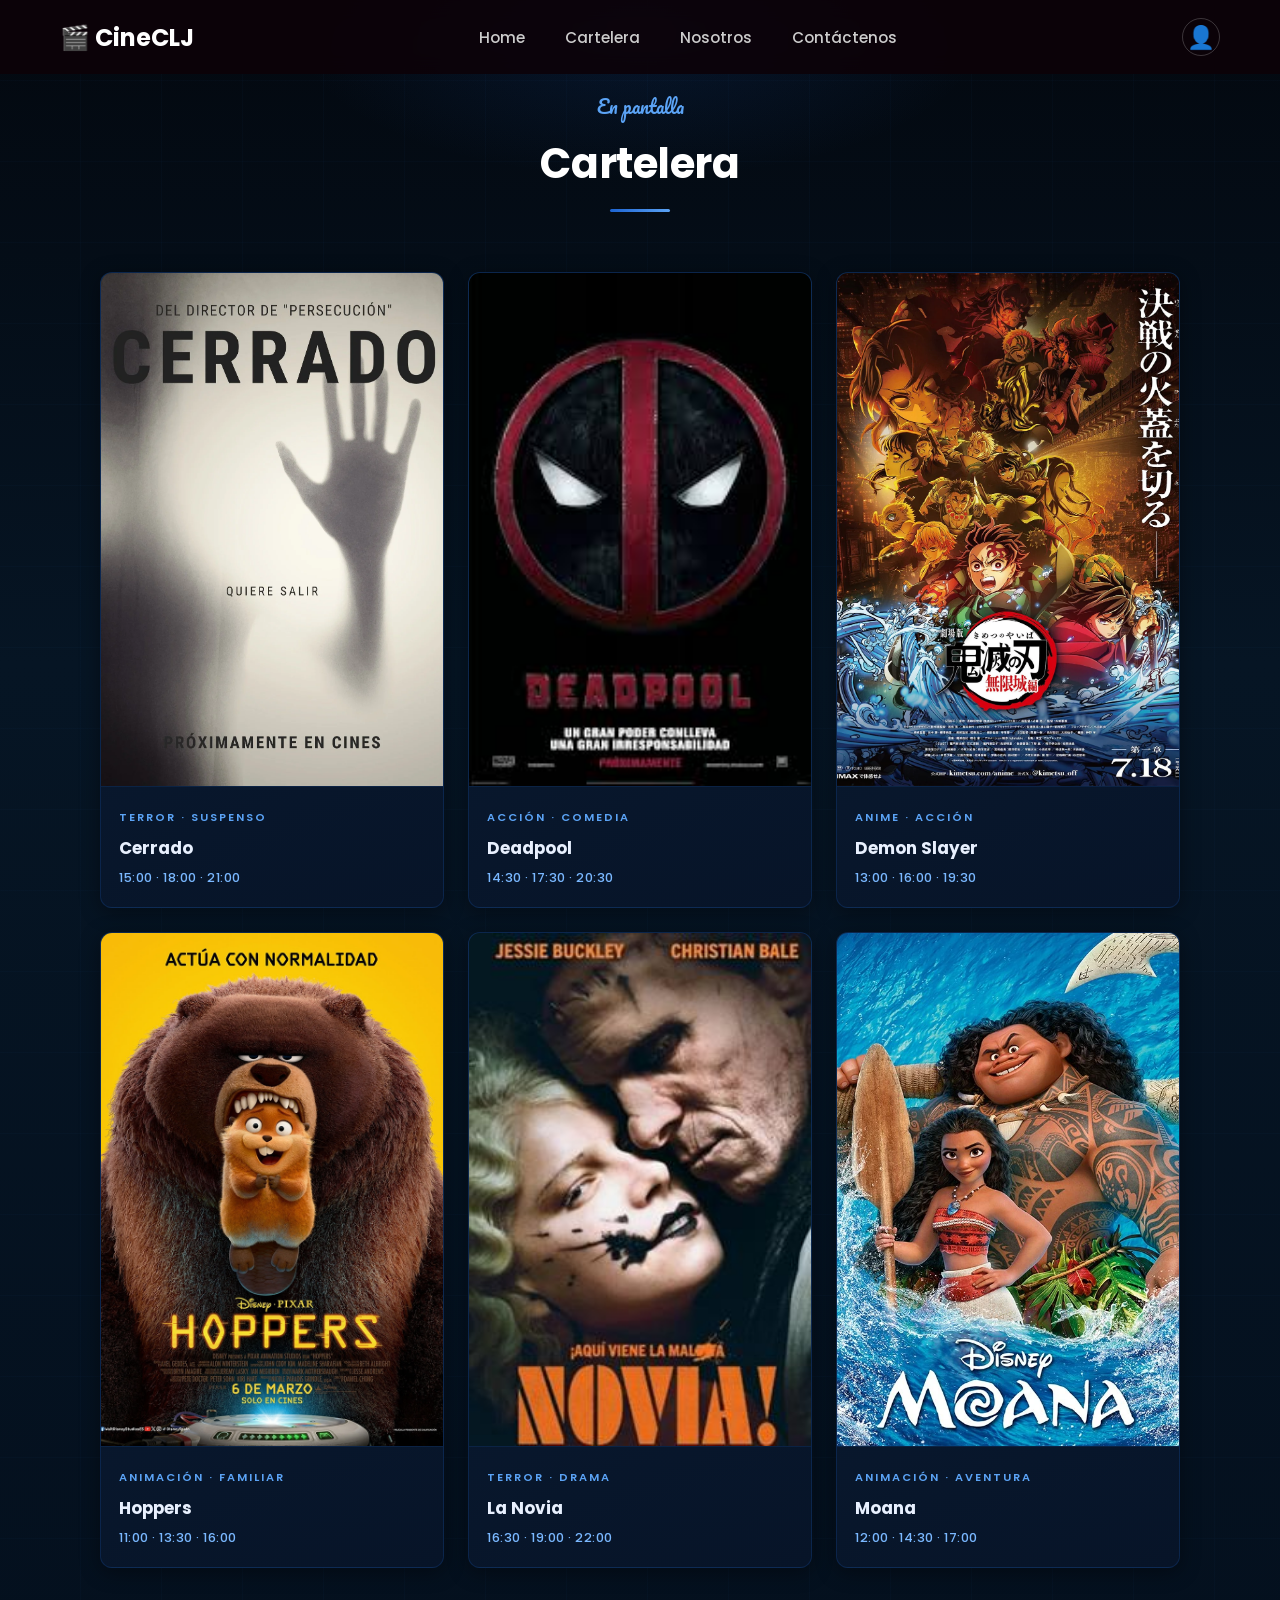
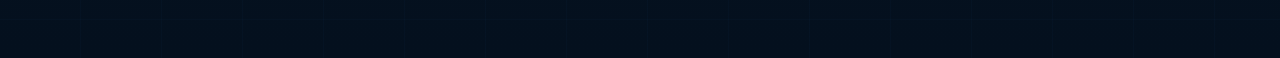
==== cartelera.html @ 314cf0c9 "julian2" ====
<!DOCTYPE html>
<html lang="es">
<head>
  <meta charset="UTF-8" />
  <meta name="viewport" content="width=device-width, initial-scale=1.0" />
  <title>CineCLJ</title>
  <link rel="stylesheet" href="./css/cartelera.css" />
  <link href="https://fonts.googleapis.com/css2?family=Pacifico&family=Poppins:wght@300;400;600;700&display=swap" rel="stylesheet" />
</head>
<body>

  <!-- NAVBAR -->
  <nav id="home">
    <div class="logo">🎬 CineCLJ</div>
    <ul>
      <li><a href="./index.html">Home</a></li>
      <li><a href="./cartelera.html">Cartelera</a></li>
      <li><a href="#nosotros">Nosotros</a></li>
      <li><a href="#contactenos">Contáctenos</a></li>
    </ul>
    <div class="nav-icon">👤</div>
  </nav>


  <!-- CARTELERA -->
  <section id="cartelera" class="cartelera">
    <div class="cartelera-header">
      <p class="section-tag">En pantalla</p>
      <h2>Cartelera</h2>
    </div>
    <div class="peliculas-grid">

      <div class="pelicula-card">
        <div class="pelicula-poster">
          <img src="./img/cerrado.webp" alt="Cerrado" />
          <div class="pelicula-overlay">
            <a href="#" class="btn-comprar">Comprar entrada</a>
          </div>
        </div>
        <div class="pelicula-info">
          <span class="pelicula-genero">Terror · Suspenso</span>
          <h3>Cerrado</h3>
          <p class="pelicula-horarios">15:00 · 18:00 · 21:00</p>
        </div>
      </div>

      <div class="pelicula-card">
        <div class="pelicula-poster">
          <img src="./img/deadpool1.jpg" alt="Deadpool" />
          <div class="pelicula-overlay">
            <a href="#" class="btn-comprar">Comprar entrada</a>
          </div>
        </div>
        <div class="pelicula-info">
          <span class="pelicula-genero">Acción · Comedia</span>
          <h3>Deadpool</h3>
          <p class="pelicula-horarios">14:30 · 17:30 · 20:30</p>
        </div>
      </div>

      <div class="pelicula-card">
        <div class="pelicula-poster">
          <img src="./img/demon slayer.webp" alt="Demon Slayer" />
          <div class="pelicula-overlay">
            <a href="#" class="btn-comprar">Comprar entrada</a>
          </div>
        </div>
        <div class="pelicula-info">
          <span class="pelicula-genero">Anime · Acción</span>
          <h3>Demon Slayer</h3>
          <p class="pelicula-horarios">13:00 · 16:00 · 19:30</p>
        </div>
      </div>

      <div class="pelicula-card">
        <div class="pelicula-poster">
          <img src="./img/hoppers.jpg" alt="Hoppers" />
          <div class="pelicula-overlay">
            <a href="#" class="btn-comprar">Comprar entrada</a>
          </div>
        </div>
        <div class="pelicula-info">
          <span class="pelicula-genero">Animación · Familiar</span>
          <h3>Hoppers</h3>
          <p class="pelicula-horarios">11:00 · 13:30 · 16:00</p>
        </div>
      </div>

      <div class="pelicula-card">
        <div class="pelicula-poster">
          <img src="./img/la novia.jpg" alt="La Novia" />
          <div class="pelicula-overlay">
            <a href="#" class="btn-comprar">Comprar entrada</a>
          </div>
        </div>
        <div class="pelicula-info">
          <span class="pelicula-genero">Terror · Drama</span>
          <h3>La Novia</h3>
          <p class="pelicula-horarios">16:30 · 19:00 · 22:00</p>
        </div>
      </div>

      <div class="pelicula-card">
        <div class="pelicula-poster">
          <img src="./img/moana.webp" alt="Moana" />
          <div class="pelicula-overlay">
            <a href="#" class="btn-comprar">Comprar entrada</a>
          </div>
        </div>
        <div class="pelicula-info">
          <span class="pelicula-genero">Animación · Aventura</span>
          <h3>Moana</h3>
          <p class="pelicula-horarios">12:00 · 14:30 · 17:00</p>
        </div>
      </div>

    </div>
  </section>

</body>
</html>
---- css/cartelera.css ----
/* ===========================
   CINECLJ — Home Styles
   =========================== */

* { margin: 0; padding: 0; box-sizing: border-box; }

body {
  font-family: 'Poppins', sans-serif;
  background: #0d0208;
  color: #fff;
  overflow-x: hidden;
}

a { text-decoration: none; color: inherit; }

/* ===========================
   NAVBAR
   =========================== */
nav {
  position: fixed;
  top: 0; left: 0; right: 0;
  z-index: 100;
  display: flex;
  align-items: center;
  justify-content: space-between;
  padding: 18px 60px;
  background: rgba(13, 2, 8, 0.85);
  backdrop-filter: blur(10px);
}

.logo {
  font-family: 'Poppins', sans-serif;
  font-size: 1.5rem;
  font-weight: 700;
  color: #fff;
}

nav ul {
  list-style: none;
  display: flex;
  gap: 40px;
}

nav ul a {
  font-size: 0.95rem;
  font-weight: 500;
  color: #ccc;
  transition: color 0.2s;
}

nav ul a:hover { color: #e8a020; }

.nav-icon {
  font-size: 1.4rem;
  cursor: pointer;
  color: #ccc;
  width: 38px;
  height: 38px;
  border: 1.5px solid rgba(255,255,255,0.2);
  border-radius: 50%;
  display: flex;
  align-items: center;
  justify-content: center;
}

/* ===========================
   HERO
   =========================== */
.hero {
  min-height: 100vh;
  display: flex;
  align-items: center;
  justify-content: space-between;
  padding: 120px 60px 60px;
  background:
    radial-gradient(ellipse 60% 80% at 70% 50%, #3a0a00 0%, transparent 60%),
    radial-gradient(ellipse 40% 50% at 20% 30%, #1a0010 0%, transparent 60%),
    #0d0208;
  position: relative;
  overflow: hidden;
}

/* Grain texture overlay */
.hero::before {
  content: '';
  position: absolute;
  inset: 0;
  background-image: url("data:image/svg+xml,%3Csvg viewBox='0 0 200 200' xmlns='http://www.w3.org/2000/svg'%3E%3Cfilter id='n'%3E%3CfeTurbulence type='fractalNoise' baseFrequency='0.9' numOctaves='4' stitchTiles='stitch'/%3E%3C/filter%3E%3Crect width='100%25' height='100%25' filter='url(%23n)' opacity='0.04'/%3E%3C/svg%3E");
  pointer-events: none;
  opacity: 0.3;
}

.hero-text {
  max-width: 580px;
  z-index: 2;
  animation: fadeUp 0.9s ease-out forwards;
}

@keyframes fadeUp {
  from { opacity: 0; transform: translateY(28px); }
  to   { opacity: 1; transform: translateY(0); }
}

.hero-tag {
  font-family: 'Pacifico', cursive;
  font-size: 1.3rem;
  color: #e8a020;
  margin-bottom: 18px;
}

.hero-text h1 {
  font-size: clamp(2.8rem, 5vw, 4rem);
  font-weight: 700;
  line-height: 1.2;
  color: #fff;
  margin-bottom: 20px;
}

.hero-sub {
  font-size: 0.95rem;
  color: #aaa;
  line-height: 1.7;
  margin-bottom: 36px;
  max-width: 460px;
}

.hero-btns {
  display: flex;
  gap: 16px;
  flex-wrap: wrap;
}

.btn-main {
  background: #e8a020;
  color: #111;
  padding: 13px 30px;
  border-radius: 30px;
  font-weight: 700;
  font-size: 0.92rem;
  transition: background 0.2s, transform 0.15s;
}

.btn-main:hover {
  background: #f5b840;
  transform: translateY(-2px);
}

.btn-sec {
  background: transparent;
  color: #fff;
  padding: 13px 30px;
  border-radius: 30px;
  font-weight: 600;
  font-size: 0.92rem;
  border: 2px solid rgba(255,255,255,0.3);
  transition: border-color 0.2s, color 0.2s;
}

.btn-sec:hover {
  border-color: #e8a020;
  color: #e8a020;
}

/* ===========================
   HERO IMAGE / VISUAL
   =========================== */
.hero-img {
  flex: 1;
  display: flex;
  align-items: center;
  justify-content: center;
  position: relative;
  z-index: 2;
  animation: fadeIn 1.2s ease-out forwards;
}

@keyframes fadeIn {
  from { opacity: 0; transform: scale(0.92); }
  to   { opacity: 1; transform: scale(1); }
}

.clapboard {
  font-size: 18rem;
  filter: drop-shadow(0 0 80px rgba(232, 160, 32, 0.4))
          drop-shadow(0 0 160px rgba(180, 40, 0, 0.3));
  user-select: none;
}

/* Glow ring behind emoji */
.hero-img::before {
  content: '';
  position: absolute;
  width: 420px;
  height: 420px;
  border-radius: 50%;
  background: radial-gradient(circle, rgba(232,160,32,0.12) 0%, transparent 70%);
  animation: pulse 4s ease-in-out infinite;
}

@keyframes pulse {
  0%, 100% { transform: scale(1); opacity: 0.8; }
  50%       { transform: scale(1.1); opacity: 1; }
}

/* ===========================
   RESPONSIVE
   =========================== */
@media (max-width: 768px) {
  nav { padding: 16px 24px; }
  nav ul { display: none; }

  .hero {
    flex-direction: column;
    padding: 120px 24px 60px;
    text-align: center;
  }

  .hero-sub { margin: 0 auto 32px; }
  .hero-btns { justify-content: center; }
  .clapboard { font-size: 10rem; }
  .hero-img { margin-top: 40px; }
}

/* ===========================
   CARTELERA
   =========================== */
.cartelera {
  padding: 90px 60px;
  background:
    linear-gradient(180deg, #03080f 0%, #061524 40%, #04101e 100%);
  position: relative;
  overflow: hidden;
}

/* Líneas decorativas de fondo */
.cartelera::before {
  content: '';
  position: absolute;
  inset: 0;
  background:
    repeating-linear-gradient(
      90deg,
      transparent 0px,
      transparent 80px,
      rgba(30, 90, 160, 0.04) 80px,
      rgba(30, 90, 160, 0.04) 81px
    ),
    repeating-linear-gradient(
      180deg,
      transparent 0px,
      transparent 80px,
      rgba(30, 90, 160, 0.04) 80px,
      rgba(30, 90, 160, 0.04) 81px
    );
  pointer-events: none;
}

/* Círculo de luz azul superior */
.cartelera::after {
  content: '';
  position: absolute;
  top: -120px;
  left: 50%;
  transform: translateX(-50%);
  width: 700px;
  height: 300px;
  background: radial-gradient(ellipse, rgba(29, 100, 210, 0.15) 0%, transparent 70%);
  pointer-events: none;
}

.cartelera-header {
  text-align: center;
  margin-bottom: 60px;
  position: relative;
  z-index: 1;
}

.section-tag {
  font-family: 'Pacifico', cursive;
  font-size: 1.15rem;
  color: #5ba3f5;
  margin-bottom: 10px;
  display: block;
}

.cartelera-header h2 {
  font-size: 2.6rem;
  font-weight: 700;
  color: #fff;
  letter-spacing: -0.01em;
}

/* Línea decorativa bajo el título */
.cartelera-header h2::after {
  content: '';
  display: block;
  width: 60px;
  height: 3px;
  background: linear-gradient(90deg, #1d64d2, #5ba3f5);
  margin: 14px auto 0;
  border-radius: 2px;
}

/* Grid: 3 columnas */
.peliculas-grid {
  display: grid;
  grid-template-columns: repeat(3, 1fr);
  gap: 24px;
  max-width: 1080px;
  margin: 0 auto;
  position: relative;
  z-index: 1;
}

/* Card */
.pelicula-card {
  background: linear-gradient(160deg, #0b1e36 0%, #071428 100%);
  border-radius: 12px;
  overflow: hidden;
  border: 1px solid rgba(29, 100, 210, 0.2);
  box-shadow: 0 4px 20px rgba(0, 0, 0, 0.4), inset 0 1px 0 rgba(91, 163, 245, 0.08);
  transition: transform 0.3s, box-shadow 0.3s, border-color 0.3s;
}

.pelicula-card:hover {
  transform: translateY(-8px);
  box-shadow: 0 20px 50px rgba(0, 0, 0, 0.6), 0 0 30px rgba(29, 100, 210, 0.2);
  border-color: rgba(91, 163, 245, 0.4);
}

/* Poster */
.pelicula-poster {
  position: relative;
  overflow: hidden;
  aspect-ratio: 2/3;
}

.pelicula-poster img {
  width: 100%;
  height: 100%;
  object-fit: cover;
  display: block;
  transition: transform 0.4s;
}

.pelicula-card:hover .pelicula-poster img {
  transform: scale(1.06);
}

/* Overlay con botón */
.pelicula-overlay {
  position: absolute;
  inset: 0;
  background: linear-gradient(to top, rgba(4, 16, 40, 0.92) 0%, rgba(4, 16, 40, 0.5) 100%);
  display: flex;
  align-items: center;
  justify-content: center;
  opacity: 0;
  transition: opacity 0.3s;
}

.pelicula-card:hover .pelicula-overlay {
  opacity: 1;
}

.btn-comprar {
  background: linear-gradient(135deg, #1d64d2, #3d8ef0);
  color: #fff;
  padding: 11px 24px;
  border-radius: 6px;
  font-weight: 700;
  font-size: 0.85rem;
  letter-spacing: 0.05em;
  box-shadow: 0 4px 18px rgba(29, 100, 210, 0.5);
  transition: box-shadow 0.2s, transform 0.15s;
}

.btn-comprar:hover {
  box-shadow: 0 6px 24px rgba(29, 100, 210, 0.7);
  transform: translateY(-2px);
}

/* Info debajo del poster */
.pelicula-info {
  padding: 16px 18px 20px;
  border-top: 1px solid rgba(29, 100, 210, 0.15);
}

.pelicula-genero {
  font-size: 0.7rem;
  letter-spacing: 0.18em;
  text-transform: uppercase;
  color: #5ba3f5;
  font-weight: 600;
}

.pelicula-info h3 {
  font-size: 1.05rem;
  font-weight: 700;
  color: #e8f0fe;
  margin: 7px 0 8px;
}

.pelicula-horarios {
  font-size: 0.8rem;
  color: #7ab8ff;
  font-weight: 500;
  letter-spacing: 0.04em;
}

/* Responsive */
@media (max-width: 900px) {
  .cartelera { padding: 60px 24px; }
  .peliculas-grid { grid-template-columns: repeat(2, 1fr); }
}

@media (max-width: 560px) {
  .peliculas-grid { grid-template-columns: 1fr; }
}
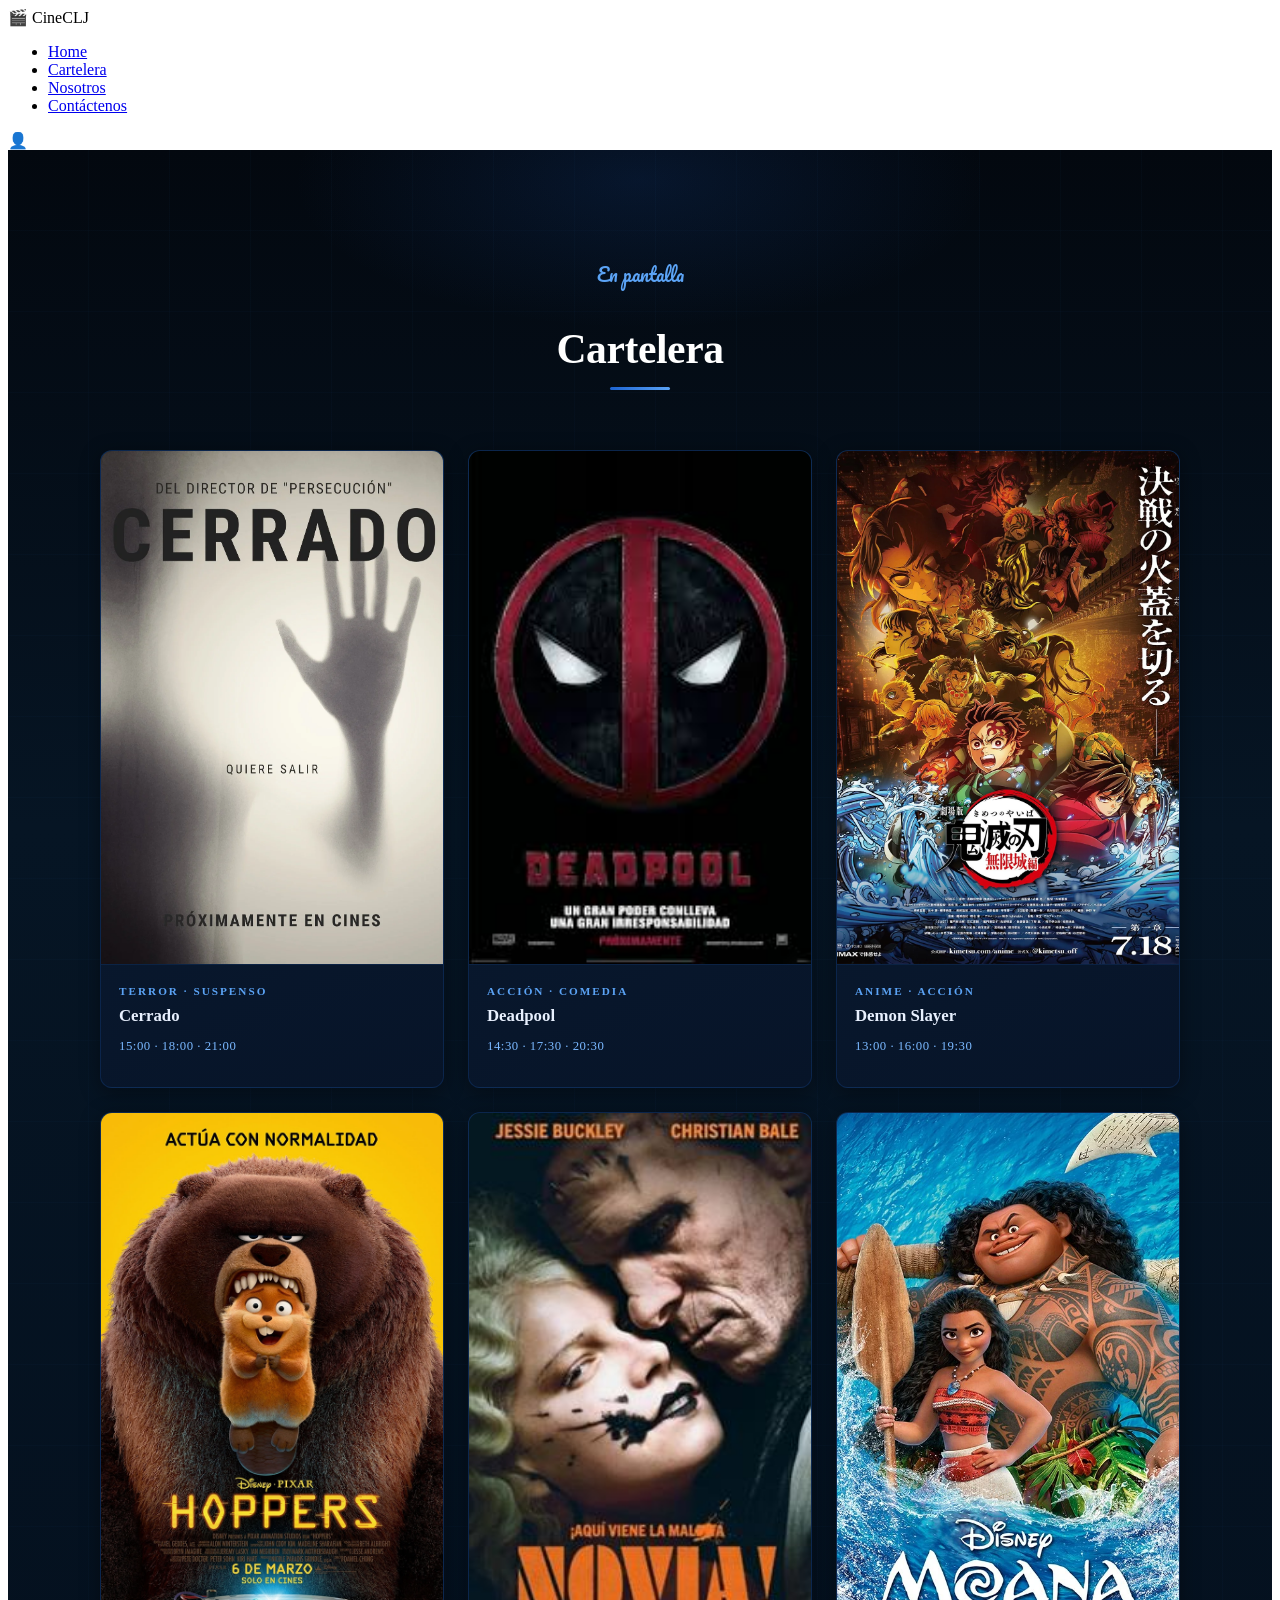
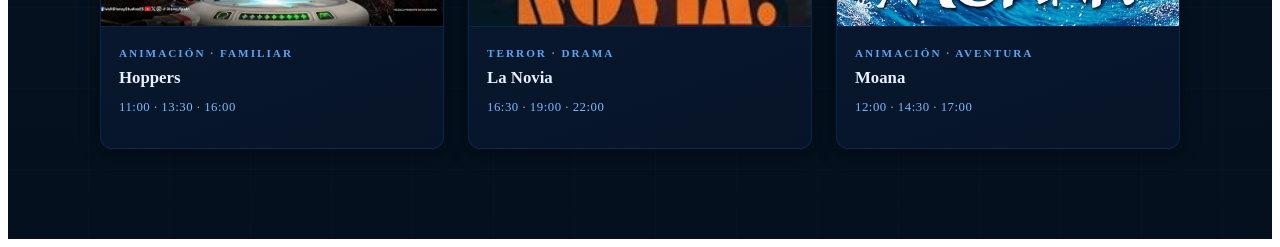
==== commit 9a2f2831: "angela1" ====
--- a/cartelera.html
+++ b/cartelera.html
@@ -15,7 +15,7 @@
     <ul>
       <li><a href="./index.html">Home</a></li>
       <li><a href="./cartelera.html">Cartelera</a></li>
-      <li><a href="#nosotros">Nosotros</a></li>
+      <li><a href="./nosotros.html">Nosotros</a></li>
       <li><a href="#contactenos">Contáctenos</a></li>
     </ul>
     <div class="nav-icon">👤</div>
--- a/css/cartelera.css
+++ b/css/cartelera.css
@@ -1,225 +1,6 @@
-/* ===========================
-   CINECLJ — Home Styles
-   =========================== */
-
-* { margin: 0; padding: 0; box-sizing: border-box; }
-
-body {
-  font-family: 'Poppins', sans-serif;
-  background: #0d0208;
-  color: #fff;
-  overflow-x: hidden;
-}
-
-a { text-decoration: none; color: inherit; }
-
-/* ===========================
-   NAVBAR
-   =========================== */
-nav {
-  position: fixed;
-  top: 0; left: 0; right: 0;
-  z-index: 100;
-  display: flex;
-  align-items: center;
-  justify-content: space-between;
-  padding: 18px 60px;
-  background: rgba(13, 2, 8, 0.85);
-  backdrop-filter: blur(10px);
-}
-
-.logo {
-  font-family: 'Poppins', sans-serif;
-  font-size: 1.5rem;
-  font-weight: 700;
-  color: #fff;
-}
-
-nav ul {
-  list-style: none;
-  display: flex;
-  gap: 40px;
-}
-
-nav ul a {
-  font-size: 0.95rem;
-  font-weight: 500;
-  color: #ccc;
-  transition: color 0.2s;
-}
-
-nav ul a:hover { color: #e8a020; }
-
-.nav-icon {
-  font-size: 1.4rem;
-  cursor: pointer;
-  color: #ccc;
-  width: 38px;
-  height: 38px;
-  border: 1.5px solid rgba(255,255,255,0.2);
-  border-radius: 50%;
-  display: flex;
-  align-items: center;
-  justify-content: center;
-}
-
-/* ===========================
-   HERO
-   =========================== */
-.hero {
-  min-height: 100vh;
-  display: flex;
-  align-items: center;
-  justify-content: space-between;
-  padding: 120px 60px 60px;
-  background:
-    radial-gradient(ellipse 60% 80% at 70% 50%, #3a0a00 0%, transparent 60%),
-    radial-gradient(ellipse 40% 50% at 20% 30%, #1a0010 0%, transparent 60%),
-    #0d0208;
-  position: relative;
-  overflow: hidden;
-}
-
-/* Grain texture overlay */
-.hero::before {
-  content: '';
-  position: absolute;
-  inset: 0;
-  background-image: url("data:image/svg+xml,%3Csvg viewBox='0 0 200 200' xmlns='http://www.w3.org/2000/svg'%3E%3Cfilter id='n'%3E%3CfeTurbulence type='fractalNoise' baseFrequency='0.9' numOctaves='4' stitchTiles='stitch'/%3E%3C/filter%3E%3Crect width='100%25' height='100%25' filter='url(%23n)' opacity='0.04'/%3E%3C/svg%3E");
-  pointer-events: none;
-  opacity: 0.3;
-}
-
-.hero-text {
-  max-width: 580px;
-  z-index: 2;
-  animation: fadeUp 0.9s ease-out forwards;
-}
-
-@keyframes fadeUp {
-  from { opacity: 0; transform: translateY(28px); }
-  to   { opacity: 1; transform: translateY(0); }
-}
-
-.hero-tag {
-  font-family: 'Pacifico', cursive;
-  font-size: 1.3rem;
-  color: #e8a020;
-  margin-bottom: 18px;
-}
-
-.hero-text h1 {
-  font-size: clamp(2.8rem, 5vw, 4rem);
-  font-weight: 700;
-  line-height: 1.2;
-  color: #fff;
-  margin-bottom: 20px;
-}
-
-.hero-sub {
-  font-size: 0.95rem;
-  color: #aaa;
-  line-height: 1.7;
-  margin-bottom: 36px;
-  max-width: 460px;
-}
-
-.hero-btns {
-  display: flex;
-  gap: 16px;
-  flex-wrap: wrap;
-}
-
-.btn-main {
-  background: #e8a020;
-  color: #111;
-  padding: 13px 30px;
-  border-radius: 30px;
-  font-weight: 700;
-  font-size: 0.92rem;
-  transition: background 0.2s, transform 0.15s;
-}
-
-.btn-main:hover {
-  background: #f5b840;
-  transform: translateY(-2px);
-}
-
-.btn-sec {
-  background: transparent;
-  color: #fff;
-  padding: 13px 30px;
-  border-radius: 30px;
-  font-weight: 600;
-  font-size: 0.92rem;
-  border: 2px solid rgba(255,255,255,0.3);
-  transition: border-color 0.2s, color 0.2s;
-}
-
-.btn-sec:hover {
-  border-color: #e8a020;
-  color: #e8a020;
-}
-
-/* ===========================
-   HERO IMAGE / VISUAL
-   =========================== */
-.hero-img {
-  flex: 1;
-  display: flex;
-  align-items: center;
-  justify-content: center;
-  position: relative;
-  z-index: 2;
-  animation: fadeIn 1.2s ease-out forwards;
-}
-
-@keyframes fadeIn {
-  from { opacity: 0; transform: scale(0.92); }
-  to   { opacity: 1; transform: scale(1); }
-}
-
-.clapboard {
-  font-size: 18rem;
-  filter: drop-shadow(0 0 80px rgba(232, 160, 32, 0.4))
-          drop-shadow(0 0 160px rgba(180, 40, 0, 0.3));
-  user-select: none;
-}
-
-/* Glow ring behind emoji */
-.hero-img::before {
-  content: '';
-  position: absolute;
-  width: 420px;
-  height: 420px;
-  border-radius: 50%;
-  background: radial-gradient(circle, rgba(232,160,32,0.12) 0%, transparent 70%);
-  animation: pulse 4s ease-in-out infinite;
-}
-
-@keyframes pulse {
-  0%, 100% { transform: scale(1); opacity: 0.8; }
-  50%       { transform: scale(1.1); opacity: 1; }
-}
-
-/* ===========================
-   RESPONSIVE
-   =========================== */
-@media (max-width: 768px) {
-  nav { padding: 16px 24px; }
-  nav ul { display: none; }
-
-  .hero {
-    flex-direction: column;
-    padding: 120px 24px 60px;
-    text-align: center;
-  }
-
-  .hero-sub { margin: 0 auto 32px; }
-  .hero-btns { justify-content: center; }
-  .clapboard { font-size: 10rem; }
-  .hero-img { margin-top: 40px; }
-}
+
+
+
 
 /* ===========================
    CARTELERA
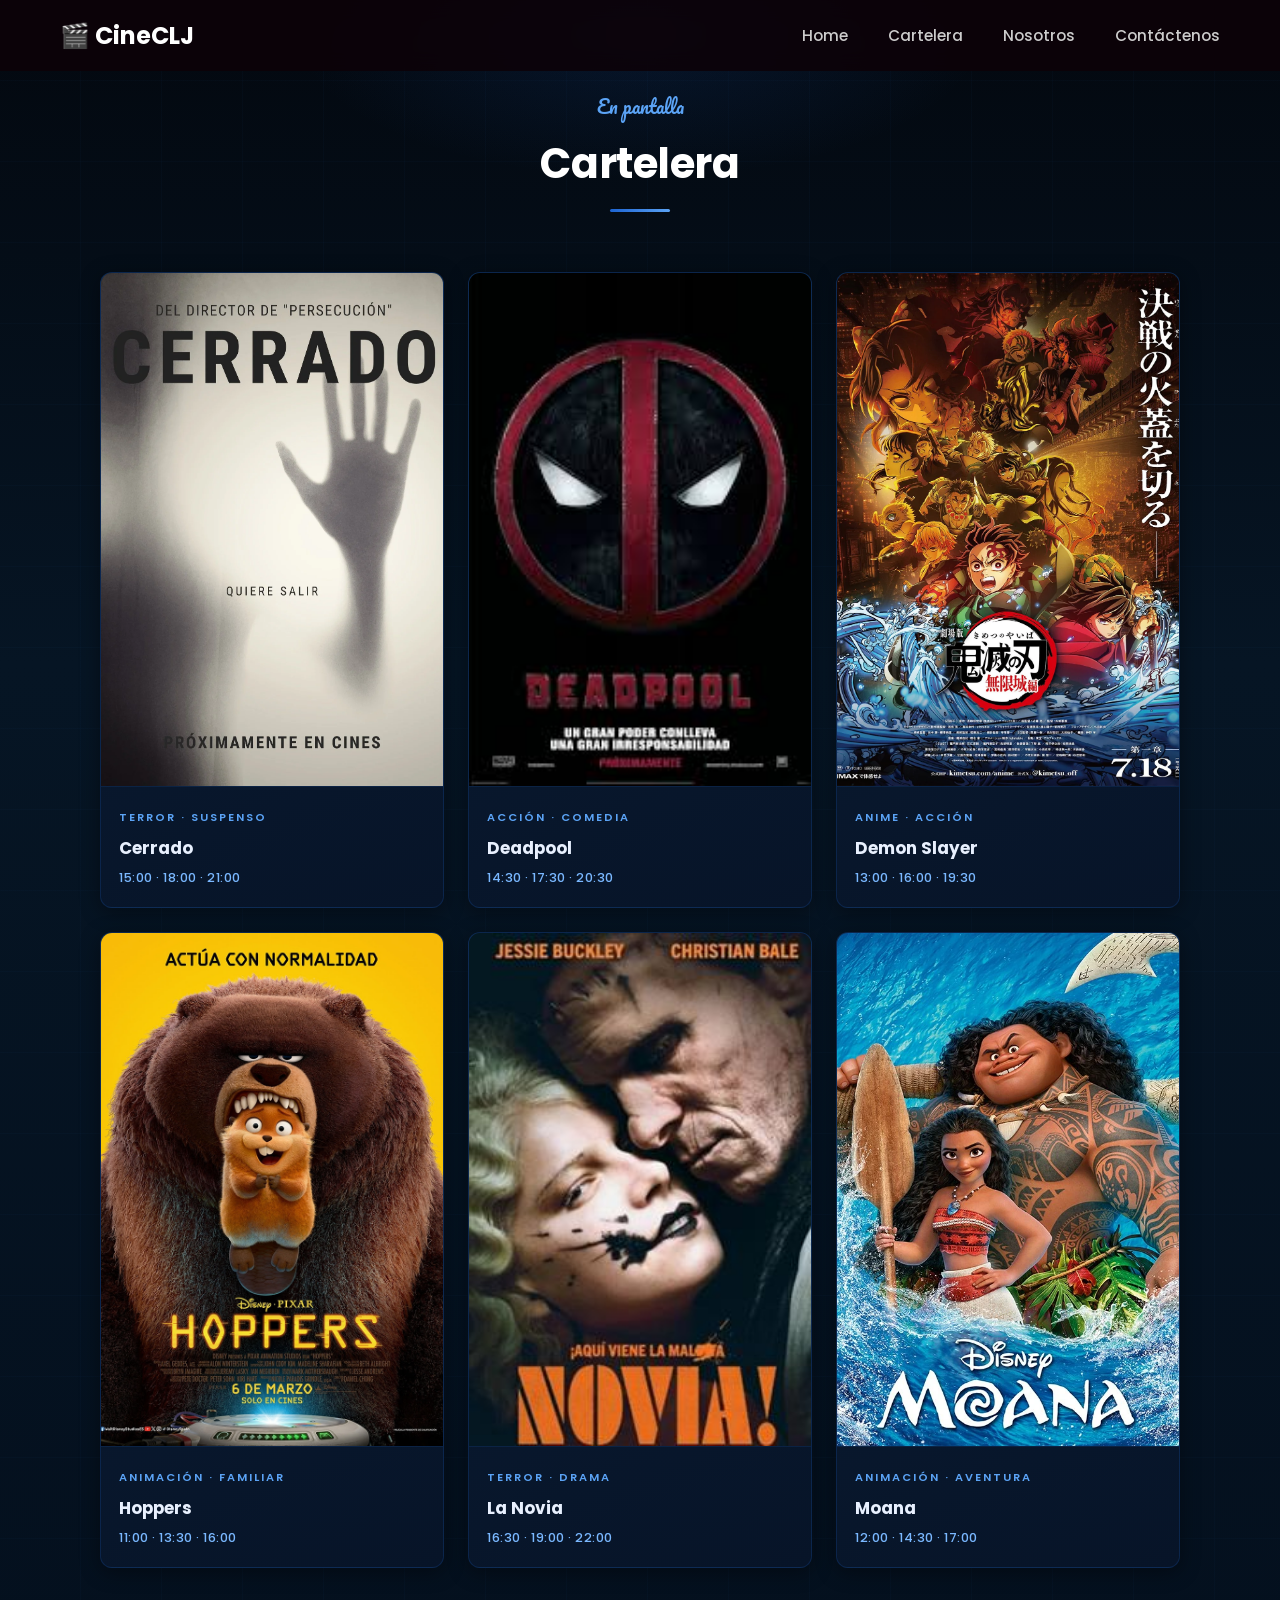
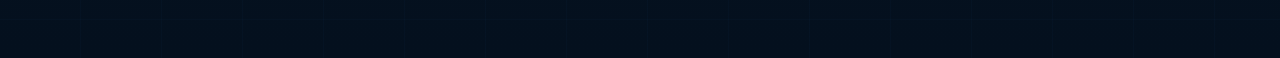
==== commit dca30992: "todo julian" ====
--- a/cartelera.html
+++ b/cartelera.html
@@ -15,10 +15,9 @@
     <ul>
       <li><a href="./index.html">Home</a></li>
       <li><a href="./cartelera.html">Cartelera</a></li>
-      <li><a href="./nosotros.html">Nosotros</a></li>
+      <li><a href="#nosotros">Nosotros</a></li>
       <li><a href="#contactenos">Contáctenos</a></li>
     </ul>
-    <div class="nav-icon">👤</div>
   </nav>
 
 
--- a/css/cartelera.css
+++ b/css/cartelera.css
@@ -1,6 +1,225 @@
-
-
-
+/* ===========================
+   CINECLJ — Home Styles
+   =========================== */
+
+* { margin: 0; padding: 0; box-sizing: border-box; }
+
+body {
+  font-family: 'Poppins', sans-serif;
+  background: #0d0208;
+  color: #fff;
+  overflow-x: hidden;
+}
+
+a { text-decoration: none; color: inherit; }
+
+/* ===========================
+   NAVBAR
+   =========================== */
+nav {
+  position: fixed;
+  top: 0; left: 0; right: 0;
+  z-index: 100;
+  display: flex;
+  align-items: center;
+  justify-content: space-between;
+  padding: 18px 60px;
+  background: rgba(13, 2, 8, 0.85);
+  backdrop-filter: blur(10px);
+}
+
+.logo {
+  font-family: 'Poppins', sans-serif;
+  font-size: 1.5rem;
+  font-weight: 700;
+  color: #fff;
+}
+
+nav ul {
+  list-style: none;
+  display: flex;
+  gap: 40px;
+}
+
+nav ul a {
+  font-size: 0.95rem;
+  font-weight: 500;
+  color: #ccc;
+  transition: color 0.2s;
+}
+
+nav ul a:hover { color: #2027e8; }
+
+.nav-icon {
+  font-size: 1.4rem;
+  cursor: pointer;
+  color: #ccc;
+  width: 38px;
+  height: 38px;
+  border: 1.5px solid rgba(255,255,255,0.2);
+  border-radius: 50%;
+  display: flex;
+  align-items: center;
+  justify-content: center;
+}
+
+/* ===========================
+   HERO
+   =========================== */
+.hero {
+  min-height: 100vh;
+  display: flex;
+  align-items: center;
+  justify-content: space-between;
+  padding: 120px 60px 60px;
+  background:
+    radial-gradient(ellipse 60% 80% at 70% 50%, #3a0a00 0%, transparent 60%),
+    radial-gradient(ellipse 40% 50% at 20% 30%, #1a0010 0%, transparent 60%),
+    #0d0208;
+  position: relative;
+  overflow: hidden;
+}
+
+/* Grain texture overlay */
+.hero::before {
+  content: '';
+  position: absolute;
+  inset: 0;
+  background-image: url("data:image/svg+xml,%3Csvg viewBox='0 0 200 200' xmlns='http://www.w3.org/2000/svg'%3E%3Cfilter id='n'%3E%3CfeTurbulence type='fractalNoise' baseFrequency='0.9' numOctaves='4' stitchTiles='stitch'/%3E%3C/filter%3E%3Crect width='100%25' height='100%25' filter='url(%23n)' opacity='0.04'/%3E%3C/svg%3E");
+  pointer-events: none;
+  opacity: 0.3;
+}
+
+.hero-text {
+  max-width: 580px;
+  z-index: 2;
+  animation: fadeUp 0.9s ease-out forwards;
+}
+
+@keyframes fadeUp {
+  from { opacity: 0; transform: translateY(28px); }
+  to   { opacity: 1; transform: translateY(0); }
+}
+
+.hero-tag {
+  font-family: 'Pacifico', cursive;
+  font-size: 1.3rem;
+  color: #e8a020;
+  margin-bottom: 18px;
+}
+
+.hero-text h1 {
+  font-size: clamp(2.8rem, 5vw, 4rem);
+  font-weight: 700;
+  line-height: 1.2;
+  color: #fff;
+  margin-bottom: 20px;
+}
+
+.hero-sub {
+  font-size: 0.95rem;
+  color: #aaa;
+  line-height: 1.7;
+  margin-bottom: 36px;
+  max-width: 460px;
+}
+
+.hero-btns {
+  display: flex;
+  gap: 16px;
+  flex-wrap: wrap;
+}
+
+.btn-main {
+  background: #e8a020;
+  color: #111;
+  padding: 13px 30px;
+  border-radius: 30px;
+  font-weight: 700;
+  font-size: 0.92rem;
+  transition: background 0.2s, transform 0.15s;
+}
+
+.btn-main:hover {
+  background: #f5b840;
+  transform: translateY(-2px);
+}
+
+.btn-sec {
+  background: transparent;
+  color: #fff;
+  padding: 13px 30px;
+  border-radius: 30px;
+  font-weight: 600;
+  font-size: 0.92rem;
+  border: 2px solid rgba(255,255,255,0.3);
+  transition: border-color 0.2s, color 0.2s;
+}
+
+.btn-sec:hover {
+  border-color: #e8a020;
+  color: #e8a020;
+}
+
+/* ===========================
+   HERO IMAGE / VISUAL
+   =========================== */
+.hero-img {
+  flex: 1;
+  display: flex;
+  align-items: center;
+  justify-content: center;
+  position: relative;
+  z-index: 2;
+  animation: fadeIn 1.2s ease-out forwards;
+}
+
+@keyframes fadeIn {
+  from { opacity: 0; transform: scale(0.92); }
+  to   { opacity: 1; transform: scale(1); }
+}
+
+.clapboard {
+  font-size: 18rem;
+  filter: drop-shadow(0 0 80px rgba(232, 160, 32, 0.4))
+          drop-shadow(0 0 160px rgba(180, 40, 0, 0.3));
+  user-select: none;
+}
+
+/* Glow ring behind emoji */
+.hero-img::before {
+  content: '';
+  position: absolute;
+  width: 420px;
+  height: 420px;
+  border-radius: 50%;
+  background: radial-gradient(circle, rgba(232,160,32,0.12) 0%, transparent 70%);
+  animation: pulse 4s ease-in-out infinite;
+}
+
+@keyframes pulse {
+  0%, 100% { transform: scale(1); opacity: 0.8; }
+  50%       { transform: scale(1.1); opacity: 1; }
+}
+
+/* ===========================
+   RESPONSIVE
+   =========================== */
+@media (max-width: 768px) {
+  nav { padding: 16px 24px; }
+  nav ul { display: none; }
+
+  .hero {
+    flex-direction: column;
+    padding: 120px 24px 60px;
+    text-align: center;
+  }
+
+  .hero-sub { margin: 0 auto 32px; }
+  .hero-btns { justify-content: center; }
+  .clapboard { font-size: 10rem; }
+  .hero-img { margin-top: 40px; }
+}
 
 /* ===========================
    CARTELERA
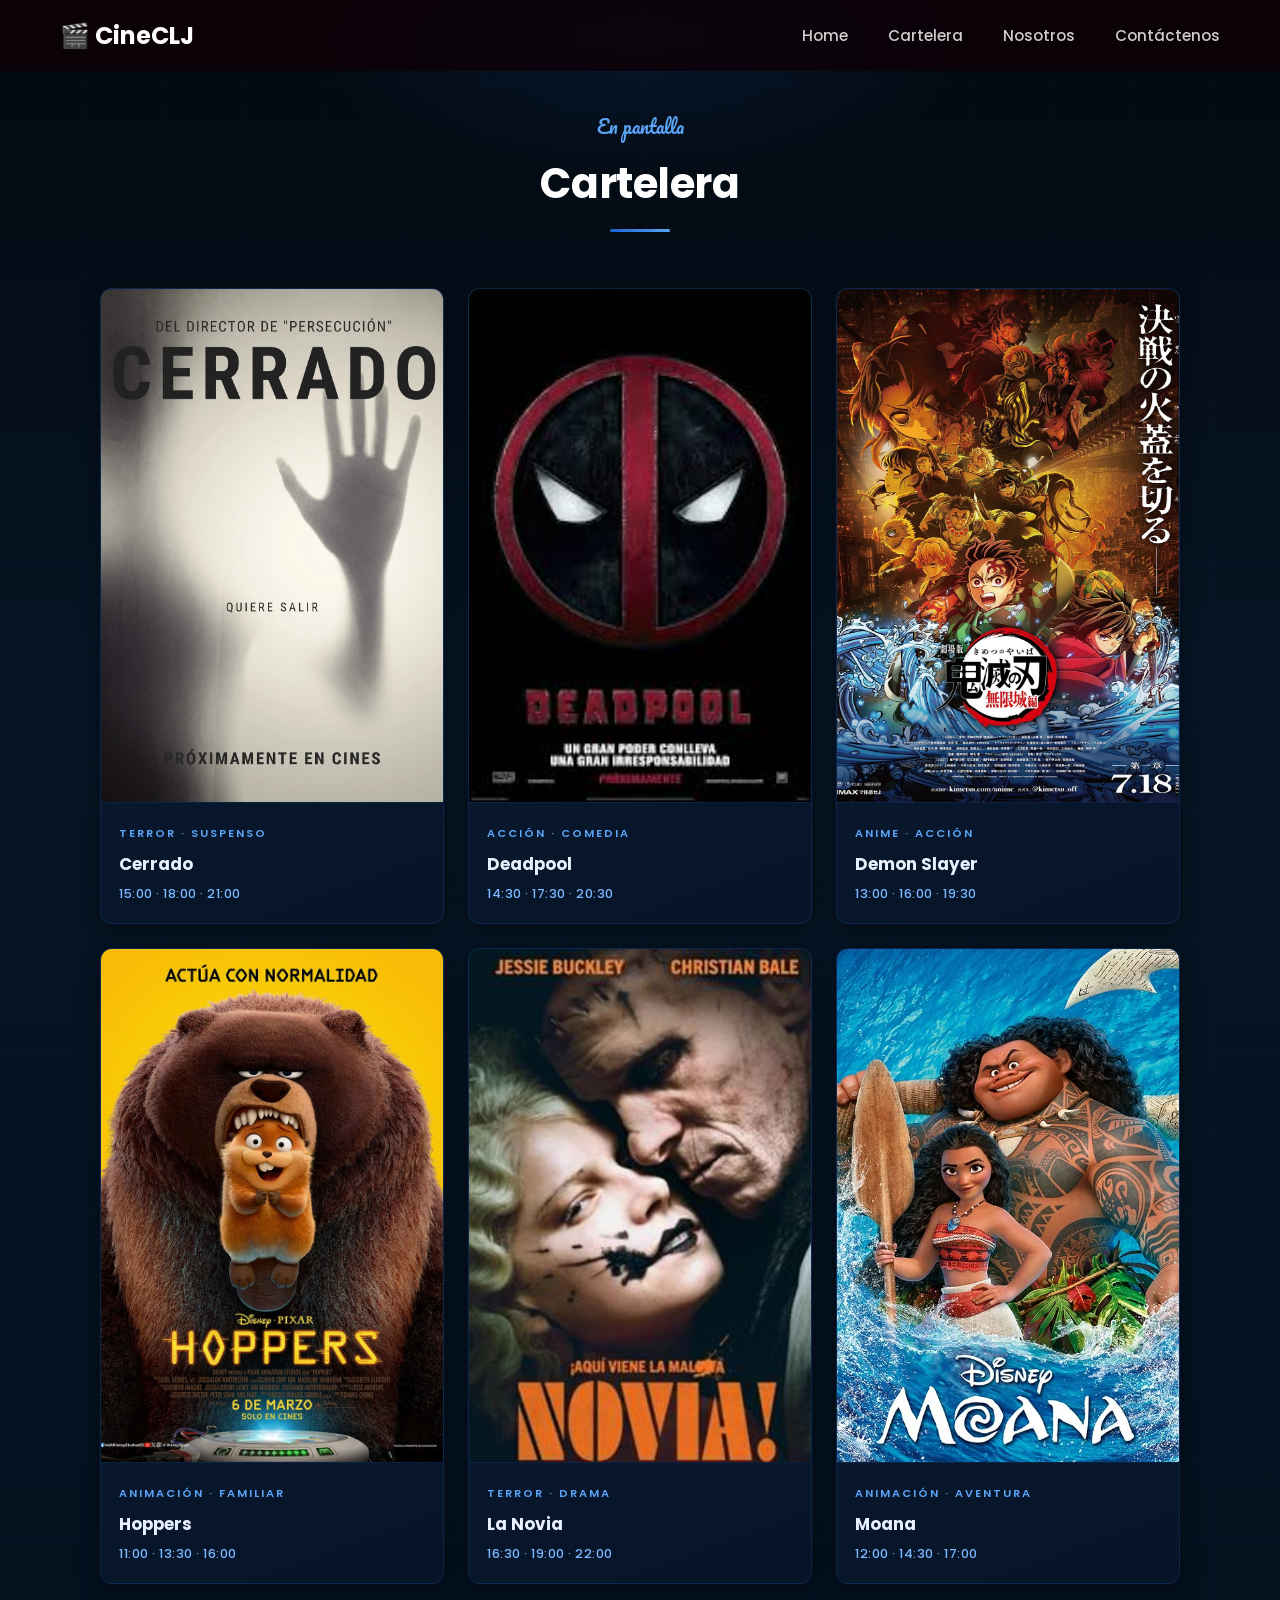
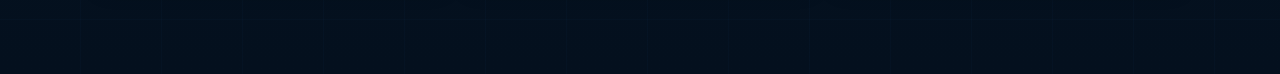
==== commit 73c16e8e: "guaradar responsitive" ====
--- a/cartelera.html
+++ b/cartelera.html
@@ -3,7 +3,7 @@
 <head>
   <meta charset="UTF-8" />
   <meta name="viewport" content="width=device-width, initial-scale=1.0" />
-  <title>CineCLJ</title>
+  <title>CineCLJ — Cartelera</title>
   <link rel="stylesheet" href="./css/cartelera.css" />
   <link href="https://fonts.googleapis.com/css2?family=Pacifico&family=Poppins:wght@300;400;600;700&display=swap" rel="stylesheet" />
 </head>
@@ -12,14 +12,35 @@
   <!-- NAVBAR -->
   <nav id="home">
     <div class="logo">🎬 CineCLJ</div>
+
+    <!-- Menú desktop -->
+    <ul class="nav-links">
+      <li><a href="./index.html">Home</a></li>
+      <li><a href="./cartelera.html">Cartelera</a></li>
+      <li><a href="./nosotros.html">Nosotros</a></li>
+      <li><a href="#contactenos">Contáctenos</a></li>
+    </ul>
+
+    <!-- Botón hamburguesa -->
+    <button class="hamburger" id="hamburger" aria-label="Abrir menú" aria-expanded="false">
+      <span></span>
+      <span></span>
+      <span></span>
+    </button>
+  </nav>
+
+  <!-- Overlay oscuro detrás del drawer -->
+  <div class="drawer-overlay" id="drawerOverlay"></div>
+
+  <!-- DRAWER MÓVIL -->
+  <div class="nav-drawer" id="navDrawer" aria-hidden="true">
     <ul>
       <li><a href="./index.html">Home</a></li>
       <li><a href="./cartelera.html">Cartelera</a></li>
-      <li><a href="#nosotros">Nosotros</a></li>
+      <li><a href="./nosotros.html">Nosotros</a></li>
       <li><a href="#contactenos">Contáctenos</a></li>
     </ul>
-  </nav>
-
+  </div>
 
   <!-- CARTELERA -->
   <section id="cartelera" class="cartelera">
@@ -116,5 +137,45 @@
     </div>
   </section>
 
+  <script>
+    const btn     = document.getElementById('hamburger');
+    const drawer  = document.getElementById('navDrawer');
+    const overlay = document.getElementById('drawerOverlay');
+    const links   = drawer.querySelectorAll('a');
+
+    function openMenu() {
+      btn.classList.add('open');
+      drawer.classList.add('open');
+      overlay.classList.add('visible');
+      btn.setAttribute('aria-expanded', 'true');
+      drawer.setAttribute('aria-hidden', 'false');
+      document.body.style.overflow = 'hidden';
+    }
+
+    function closeMenu() {
+      btn.classList.remove('open');
+      drawer.classList.remove('open');
+      overlay.classList.remove('visible');
+      btn.setAttribute('aria-expanded', 'false');
+      drawer.setAttribute('aria-hidden', 'true');
+      document.body.style.overflow = '';
+    }
+
+    btn.addEventListener('click', () => {
+      drawer.classList.contains('open') ? closeMenu() : openMenu();
+    });
+
+    // Cierra al hacer clic en cualquier enlace
+    links.forEach(link => link.addEventListener('click', closeMenu));
+
+    // Cierra al hacer clic en el overlay
+    overlay.addEventListener('click', closeMenu);
+
+    // Cierra con Escape
+    document.addEventListener('keydown', e => {
+      if (e.key === 'Escape') closeMenu();
+    });
+  </script>
+
 </body>
 </html>
--- a/css/cartelera.css
+++ b/css/cartelera.css
@@ -1,5 +1,5 @@
 /* ===========================
-   CINECLJ — Home Styles
+   CINECLJ — Cartelera Styles
    =========================== */
 
 * { margin: 0; padding: 0; box-sizing: border-box; }
@@ -19,13 +19,15 @@
 nav {
   position: fixed;
   top: 0; left: 0; right: 0;
-  z-index: 100;
+  z-index: 200;
   display: flex;
   align-items: center;
   justify-content: space-between;
   padding: 18px 60px;
   background: rgba(13, 2, 8, 0.85);
   backdrop-filter: blur(10px);
+  -webkit-backdrop-filter: blur(10px);
+  transition: padding 0.3s ease;
 }
 
 .logo {
@@ -33,206 +35,150 @@
   font-size: 1.5rem;
   font-weight: 700;
   color: #fff;
-}
-
-nav ul {
+  white-space: nowrap;
+  z-index: 201;
+}
+
+/* Menú desktop */
+.nav-links {
   list-style: none;
   display: flex;
   gap: 40px;
 }
 
-nav ul a {
+.nav-links a {
   font-size: 0.95rem;
   font-weight: 500;
   color: #ccc;
   transition: color 0.2s;
 }
 
-nav ul a:hover { color: #2027e8; }
-
-.nav-icon {
-  font-size: 1.4rem;
+.nav-links a:hover { color: #2027e8; }
+
+/* ===========================
+   HAMBURGER
+   =========================== */
+.hamburger {
+  display: none;            /* oculto en desktop */
+  flex-direction: column;
+  justify-content: center;
+  align-items: center;
+  gap: 5px;
+  width: 40px;
+  height: 40px;
   cursor: pointer;
-  color: #ccc;
-  width: 38px;
-  height: 38px;
-  border: 1.5px solid rgba(255,255,255,0.2);
-  border-radius: 50%;
+  z-index: 201;             /* encima del drawer y overlay */
+  background: none;
+  border: none;
+  padding: 0;
+  flex-shrink: 0;
+}
+
+.hamburger span {
+  display: block;
+  width: 25px;
+  height: 2px;
+  background: #ccc;
+  border-radius: 2px;
+  transition: transform  0.35s cubic-bezier(0.4, 0, 0.2, 1),
+              opacity    0.25s ease,
+              background 0.2s ease;
+  transform-origin: center;
+}
+
+/* Estado abierto → X */
+.hamburger.open span:nth-child(1) { transform: translateY(7px) rotate(45deg);  background: #fff; }
+.hamburger.open span:nth-child(2) { opacity: 0; transform: scaleX(0); }
+.hamburger.open span:nth-child(3) { transform: translateY(-7px) rotate(-45deg); background: #fff; }
+
+/* ===========================
+   OVERLAY OSCURO
+   =========================== */
+.drawer-overlay {
+  position: fixed;
+  inset: 0;
+  z-index: 198;
+  background: rgba(0, 0, 0, 0.6);
+  backdrop-filter: blur(2px);
+  opacity: 0;
+  pointer-events: none;
+  transition: opacity 0.35s ease;
+}
+
+.drawer-overlay.visible {
+  opacity: 1;
+  pointer-events: all;
+}
+
+/* ===========================
+   MOBILE DRAWER
+   =========================== */
+.nav-drawer {
+  position: fixed;
+  top: 0; right: 0;
+  width: min(320px, 85vw);
+  height: 100dvh;
+  background: #0d0208;
+  border-left: 1px solid rgba(255,255,255,0.08);
+  z-index: 199;             /* sobre el overlay, bajo el nav */
   display: flex;
-  align-items: center;
+  flex-direction: column;
   justify-content: center;
-}
-
-/* ===========================
-   HERO
-   =========================== */
-.hero {
+  transform: translateX(100%);
+  pointer-events: none;
+  transition: transform 0.38s cubic-bezier(0.4, 0, 0.2, 1);
+  padding: 80px 0 40px;
+}
+
+.nav-drawer.open {
+  transform: translateX(0);
+  pointer-events: all;
+}
+
+.nav-drawer ul {
+  list-style: none;
+  display: flex;
+  flex-direction: column;
+}
+
+.nav-drawer ul li {
+  border-bottom: 1px solid rgba(255,255,255,0.06);
+}
+
+.nav-drawer ul li:first-child {
+  border-top: 1px solid rgba(255,255,255,0.06);
+}
+
+.nav-drawer ul a {
+  display: block;
+  padding: 20px 36px;
+  font-size: 1.1rem;
+  font-weight: 600;
+  color: #bbb;
+  letter-spacing: 0.01em;
+  transition: color 0.2s, background 0.2s, padding-left 0.2s;
+}
+
+.nav-drawer ul a:hover,
+.nav-drawer ul a:active {
+  color: #fff;
+  background: rgba(29, 100, 210, 0.12);
+  padding-left: 44px;
+}
+
+/* ===========================
+   CARTELERA SECTION
+   =========================== */
+.cartelera {
+  padding: 110px 60px 90px;
+  background:
+    linear-gradient(180deg, #03080f 0%, #061524 40%, #04101e 100%);
   min-height: 100vh;
-  display: flex;
-  align-items: center;
-  justify-content: space-between;
-  padding: 120px 60px 60px;
-  background:
-    radial-gradient(ellipse 60% 80% at 70% 50%, #3a0a00 0%, transparent 60%),
-    radial-gradient(ellipse 40% 50% at 20% 30%, #1a0010 0%, transparent 60%),
-    #0d0208;
   position: relative;
   overflow: hidden;
 }
 
-/* Grain texture overlay */
-.hero::before {
-  content: '';
-  position: absolute;
-  inset: 0;
-  background-image: url("data:image/svg+xml,%3Csvg viewBox='0 0 200 200' xmlns='http://www.w3.org/2000/svg'%3E%3Cfilter id='n'%3E%3CfeTurbulence type='fractalNoise' baseFrequency='0.9' numOctaves='4' stitchTiles='stitch'/%3E%3C/filter%3E%3Crect width='100%25' height='100%25' filter='url(%23n)' opacity='0.04'/%3E%3C/svg%3E");
-  pointer-events: none;
-  opacity: 0.3;
-}
-
-.hero-text {
-  max-width: 580px;
-  z-index: 2;
-  animation: fadeUp 0.9s ease-out forwards;
-}
-
-@keyframes fadeUp {
-  from { opacity: 0; transform: translateY(28px); }
-  to   { opacity: 1; transform: translateY(0); }
-}
-
-.hero-tag {
-  font-family: 'Pacifico', cursive;
-  font-size: 1.3rem;
-  color: #e8a020;
-  margin-bottom: 18px;
-}
-
-.hero-text h1 {
-  font-size: clamp(2.8rem, 5vw, 4rem);
-  font-weight: 700;
-  line-height: 1.2;
-  color: #fff;
-  margin-bottom: 20px;
-}
-
-.hero-sub {
-  font-size: 0.95rem;
-  color: #aaa;
-  line-height: 1.7;
-  margin-bottom: 36px;
-  max-width: 460px;
-}
-
-.hero-btns {
-  display: flex;
-  gap: 16px;
-  flex-wrap: wrap;
-}
-
-.btn-main {
-  background: #e8a020;
-  color: #111;
-  padding: 13px 30px;
-  border-radius: 30px;
-  font-weight: 700;
-  font-size: 0.92rem;
-  transition: background 0.2s, transform 0.15s;
-}
-
-.btn-main:hover {
-  background: #f5b840;
-  transform: translateY(-2px);
-}
-
-.btn-sec {
-  background: transparent;
-  color: #fff;
-  padding: 13px 30px;
-  border-radius: 30px;
-  font-weight: 600;
-  font-size: 0.92rem;
-  border: 2px solid rgba(255,255,255,0.3);
-  transition: border-color 0.2s, color 0.2s;
-}
-
-.btn-sec:hover {
-  border-color: #e8a020;
-  color: #e8a020;
-}
-
-/* ===========================
-   HERO IMAGE / VISUAL
-   =========================== */
-.hero-img {
-  flex: 1;
-  display: flex;
-  align-items: center;
-  justify-content: center;
-  position: relative;
-  z-index: 2;
-  animation: fadeIn 1.2s ease-out forwards;
-}
-
-@keyframes fadeIn {
-  from { opacity: 0; transform: scale(0.92); }
-  to   { opacity: 1; transform: scale(1); }
-}
-
-.clapboard {
-  font-size: 18rem;
-  filter: drop-shadow(0 0 80px rgba(232, 160, 32, 0.4))
-          drop-shadow(0 0 160px rgba(180, 40, 0, 0.3));
-  user-select: none;
-}
-
-/* Glow ring behind emoji */
-.hero-img::before {
-  content: '';
-  position: absolute;
-  width: 420px;
-  height: 420px;
-  border-radius: 50%;
-  background: radial-gradient(circle, rgba(232,160,32,0.12) 0%, transparent 70%);
-  animation: pulse 4s ease-in-out infinite;
-}
-
-@keyframes pulse {
-  0%, 100% { transform: scale(1); opacity: 0.8; }
-  50%       { transform: scale(1.1); opacity: 1; }
-}
-
-/* ===========================
-   RESPONSIVE
-   =========================== */
-@media (max-width: 768px) {
-  nav { padding: 16px 24px; }
-  nav ul { display: none; }
-
-  .hero {
-    flex-direction: column;
-    padding: 120px 24px 60px;
-    text-align: center;
-  }
-
-  .hero-sub { margin: 0 auto 32px; }
-  .hero-btns { justify-content: center; }
-  .clapboard { font-size: 10rem; }
-  .hero-img { margin-top: 40px; }
-}
-
-/* ===========================
-   CARTELERA
-   =========================== */
-.cartelera {
-  padding: 90px 60px;
-  background:
-    linear-gradient(180deg, #03080f 0%, #061524 40%, #04101e 100%);
-  position: relative;
-  overflow: hidden;
-}
-
-/* Líneas decorativas de fondo */
+/* Grid lines de fondo */
 .cartelera::before {
   content: '';
   position: absolute;
@@ -240,22 +186,18 @@
   background:
     repeating-linear-gradient(
       90deg,
-      transparent 0px,
-      transparent 80px,
-      rgba(30, 90, 160, 0.04) 80px,
-      rgba(30, 90, 160, 0.04) 81px
+      transparent 0px, transparent 80px,
+      rgba(30, 90, 160, 0.04) 80px, rgba(30, 90, 160, 0.04) 81px
     ),
     repeating-linear-gradient(
       180deg,
-      transparent 0px,
-      transparent 80px,
-      rgba(30, 90, 160, 0.04) 80px,
-      rgba(30, 90, 160, 0.04) 81px
+      transparent 0px, transparent 80px,
+      rgba(30, 90, 160, 0.04) 80px, rgba(30, 90, 160, 0.04) 81px
     );
   pointer-events: none;
 }
 
-/* Círculo de luz azul superior */
+/* Luz superior */
 .cartelera::after {
   content: '';
   position: absolute;
@@ -270,7 +212,7 @@
 
 .cartelera-header {
   text-align: center;
-  margin-bottom: 60px;
+  margin-bottom: 56px;
   position: relative;
   z-index: 1;
 }
@@ -284,13 +226,12 @@
 }
 
 .cartelera-header h2 {
-  font-size: 2.6rem;
+  font-size: clamp(1.9rem, 5vw, 2.6rem);
   font-weight: 700;
   color: #fff;
   letter-spacing: -0.01em;
 }
 
-/* Línea decorativa bajo el título */
 .cartelera-header h2::after {
   content: '';
   display: block;
@@ -301,7 +242,9 @@
   border-radius: 2px;
 }
 
-/* Grid: 3 columnas */
+/* ===========================
+   GRID — 3 columnas base
+   =========================== */
 .peliculas-grid {
   display: grid;
   grid-template-columns: repeat(3, 1fr);
@@ -312,19 +255,21 @@
   z-index: 1;
 }
 
-/* Card */
+/* ===========================
+   CARD
+   =========================== */
 .pelicula-card {
   background: linear-gradient(160deg, #0b1e36 0%, #071428 100%);
   border-radius: 12px;
   overflow: hidden;
   border: 1px solid rgba(29, 100, 210, 0.2);
-  box-shadow: 0 4px 20px rgba(0, 0, 0, 0.4), inset 0 1px 0 rgba(91, 163, 245, 0.08);
-  transition: transform 0.3s, box-shadow 0.3s, border-color 0.3s;
+  box-shadow: 0 4px 20px rgba(0,0,0,0.4), inset 0 1px 0 rgba(91,163,245,0.08);
+  transition: transform 0.3s ease, box-shadow 0.3s ease, border-color 0.3s ease;
 }
 
 .pelicula-card:hover {
   transform: translateY(-8px);
-  box-shadow: 0 20px 50px rgba(0, 0, 0, 0.6), 0 0 30px rgba(29, 100, 210, 0.2);
+  box-shadow: 0 20px 50px rgba(0,0,0,0.6), 0 0 30px rgba(29,100,210,0.2);
   border-color: rgba(91, 163, 245, 0.4);
 }
 
@@ -340,7 +285,7 @@
   height: 100%;
   object-fit: cover;
   display: block;
-  transition: transform 0.4s;
+  transition: transform 0.4s ease;
 }
 
 .pelicula-card:hover .pelicula-poster img {
@@ -351,16 +296,26 @@
 .pelicula-overlay {
   position: absolute;
   inset: 0;
-  background: linear-gradient(to top, rgba(4, 16, 40, 0.92) 0%, rgba(4, 16, 40, 0.5) 100%);
+  background: linear-gradient(to top, rgba(4,16,40,0.92) 0%, rgba(4,16,40,0.45) 100%);
   display: flex;
   align-items: center;
   justify-content: center;
   opacity: 0;
-  transition: opacity 0.3s;
+  transition: opacity 0.3s ease;
 }
 
 .pelicula-card:hover .pelicula-overlay {
   opacity: 1;
+}
+
+/* Touch: siempre visible */
+@media (hover: none) {
+  .pelicula-overlay {
+    opacity: 1;
+    background: linear-gradient(to top, rgba(4,16,40,0.85) 0%, transparent 60%);
+    align-items: flex-end;
+    padding-bottom: 16px;
+  }
 }
 
 .btn-comprar {
@@ -371,16 +326,17 @@
   font-weight: 700;
   font-size: 0.85rem;
   letter-spacing: 0.05em;
-  box-shadow: 0 4px 18px rgba(29, 100, 210, 0.5);
+  box-shadow: 0 4px 18px rgba(29,100,210,0.5);
   transition: box-shadow 0.2s, transform 0.15s;
+  white-space: nowrap;
 }
 
 .btn-comprar:hover {
-  box-shadow: 0 6px 24px rgba(29, 100, 210, 0.7);
+  box-shadow: 0 6px 24px rgba(29,100,210,0.7);
   transform: translateY(-2px);
 }
 
-/* Info debajo del poster */
+/* Info */
 .pelicula-info {
   padding: 16px 18px 20px;
   border-top: 1px solid rgba(29, 100, 210, 0.15);
@@ -408,12 +364,65 @@
   letter-spacing: 0.04em;
 }
 
-/* Responsive */
+/* ===========================
+   RESPONSIVE — TABLET (≤ 900px)
+   =========================== */
 @media (max-width: 900px) {
-  .cartelera { padding: 60px 24px; }
-  .peliculas-grid { grid-template-columns: repeat(2, 1fr); }
-}
-
-@media (max-width: 560px) {
-  .peliculas-grid { grid-template-columns: 1fr; }
+  nav {
+    padding: 16px 32px;
+  }
+
+  /* Oculta menú desktop */
+  .nav-links {
+    display: none;
+  }
+
+  /* Muestra hamburguesa */
+  .hamburger {
+    display: flex;
+  }
+
+  .cartelera {
+    padding: 100px 32px 70px;
+  }
+
+  .peliculas-grid {
+    grid-template-columns: repeat(2, 1fr);
+    gap: 20px;
+    max-width: 680px;
+  }
+}
+
+/* ===========================
+   RESPONSIVE — MOBILE (≤ 600px)
+   =========================== */
+@media (max-width: 600px) {
+  nav {
+    padding: 14px 22px;
+  }
+
+  .cartelera {
+    padding: 90px 18px 60px;
+  }
+
+  .peliculas-grid {
+    grid-template-columns: repeat(2, 1fr);
+    gap: 14px;
+  }
+
+  .btn-comprar {
+    padding: 9px 16px;
+    font-size: 0.78rem;
+  }
+}
+
+/* ===========================
+   RESPONSIVE — SMALL (≤ 380px)
+   =========================== */
+@media (max-width: 380px) {
+  .peliculas-grid {
+    grid-template-columns: 1fr;
+    max-width: 280px;
+    margin: 0 auto;
+  }
 }
